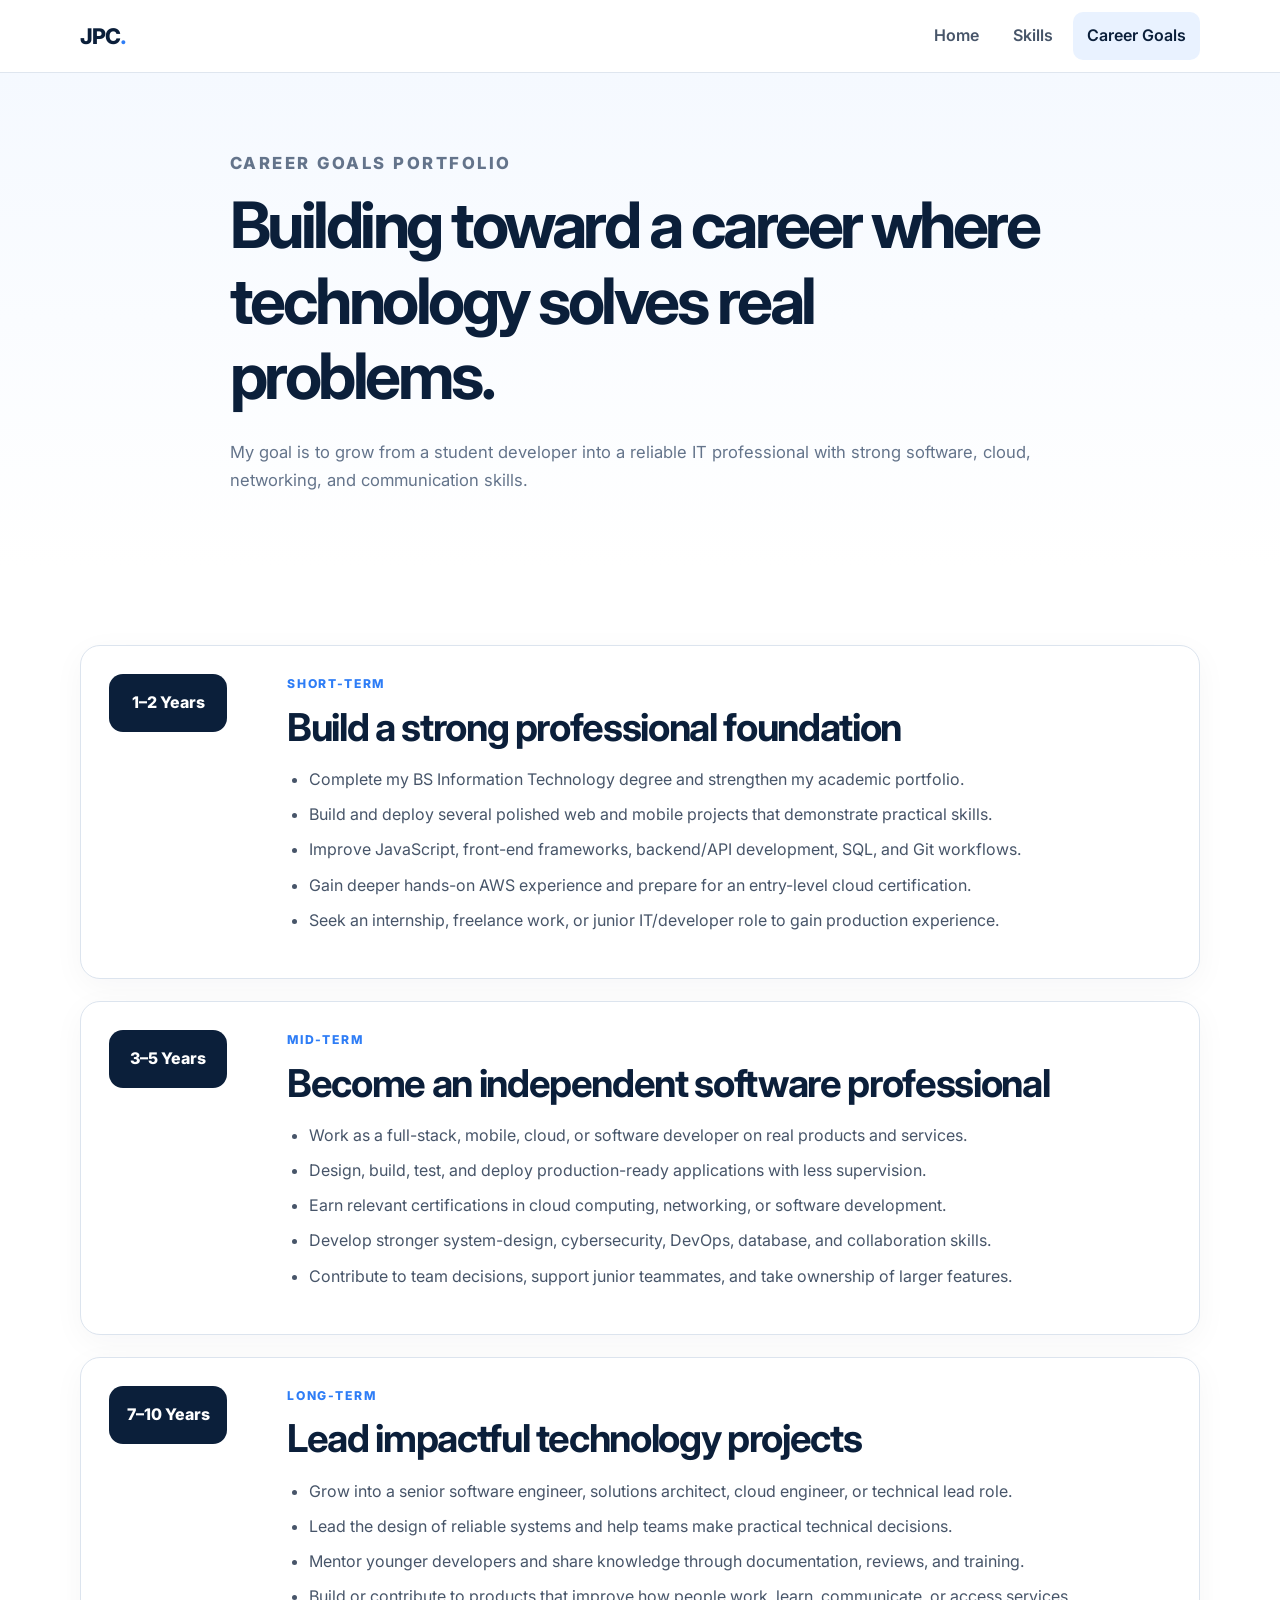
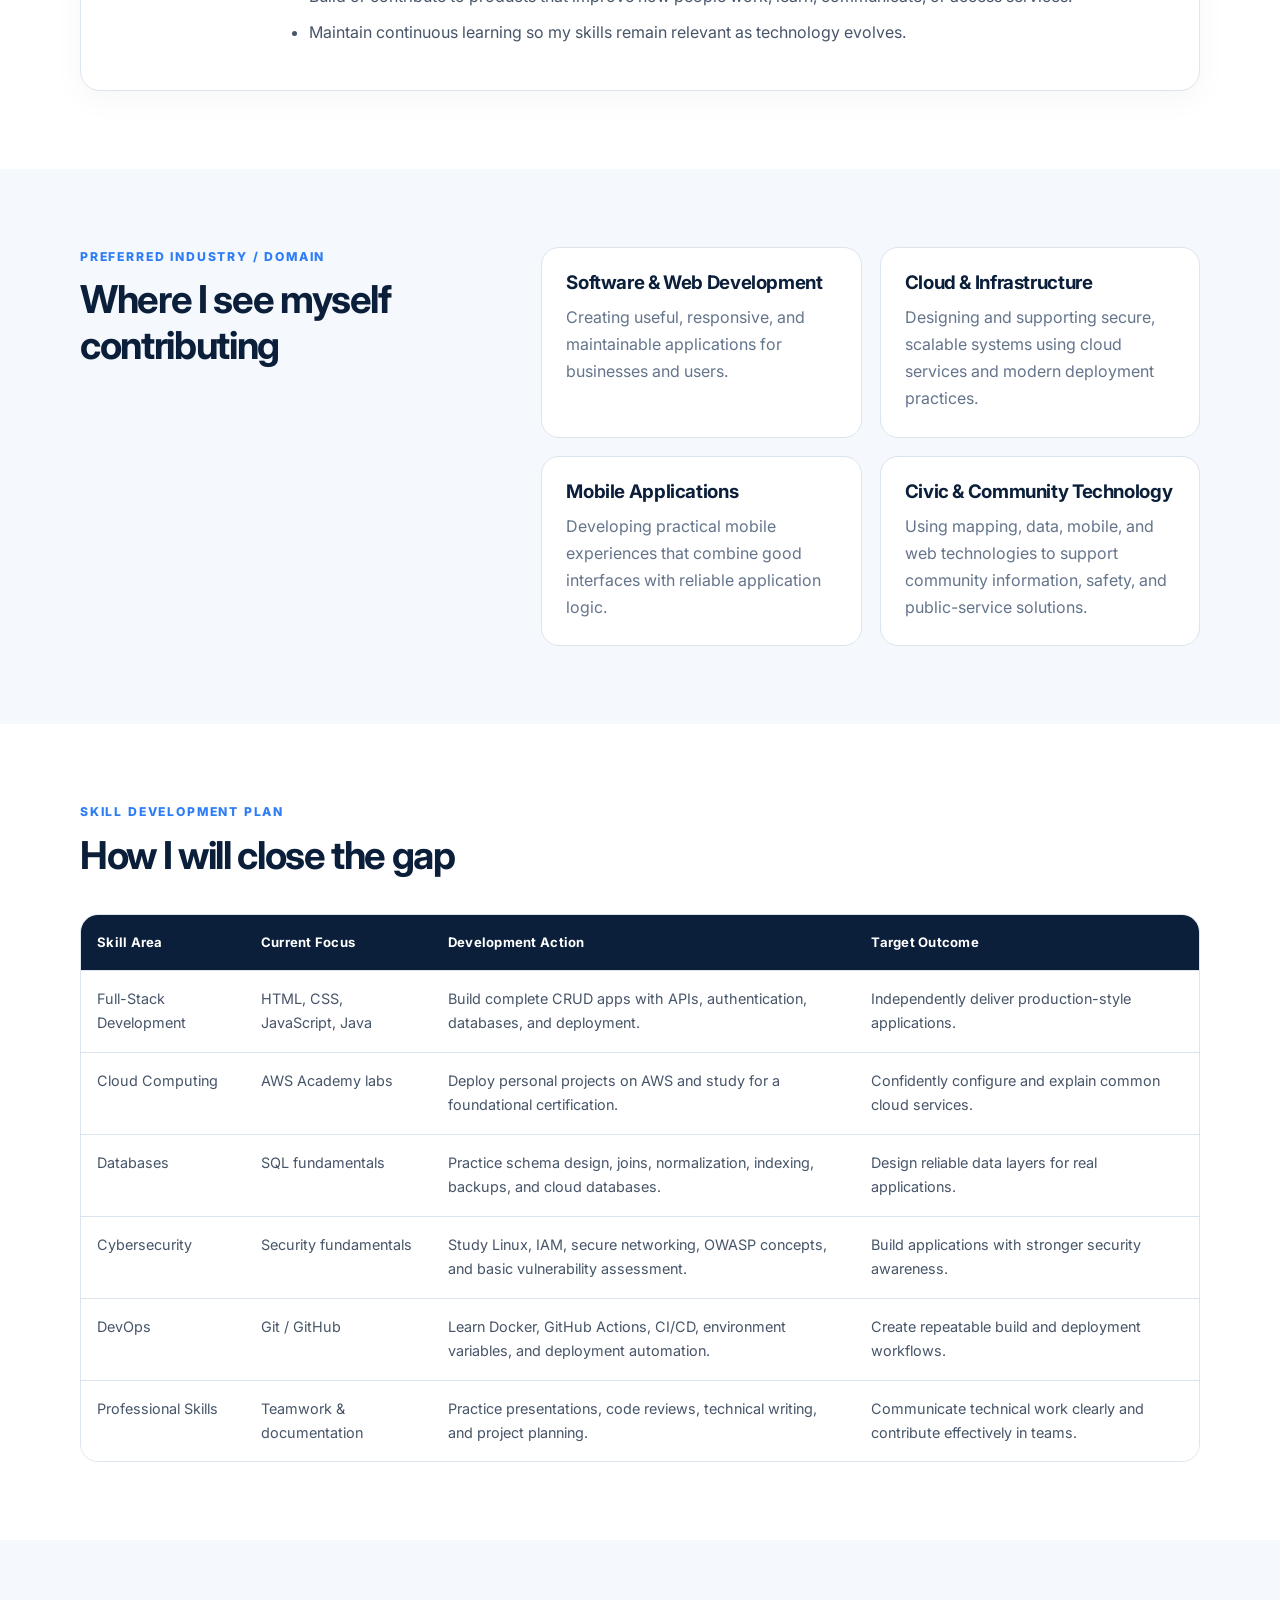
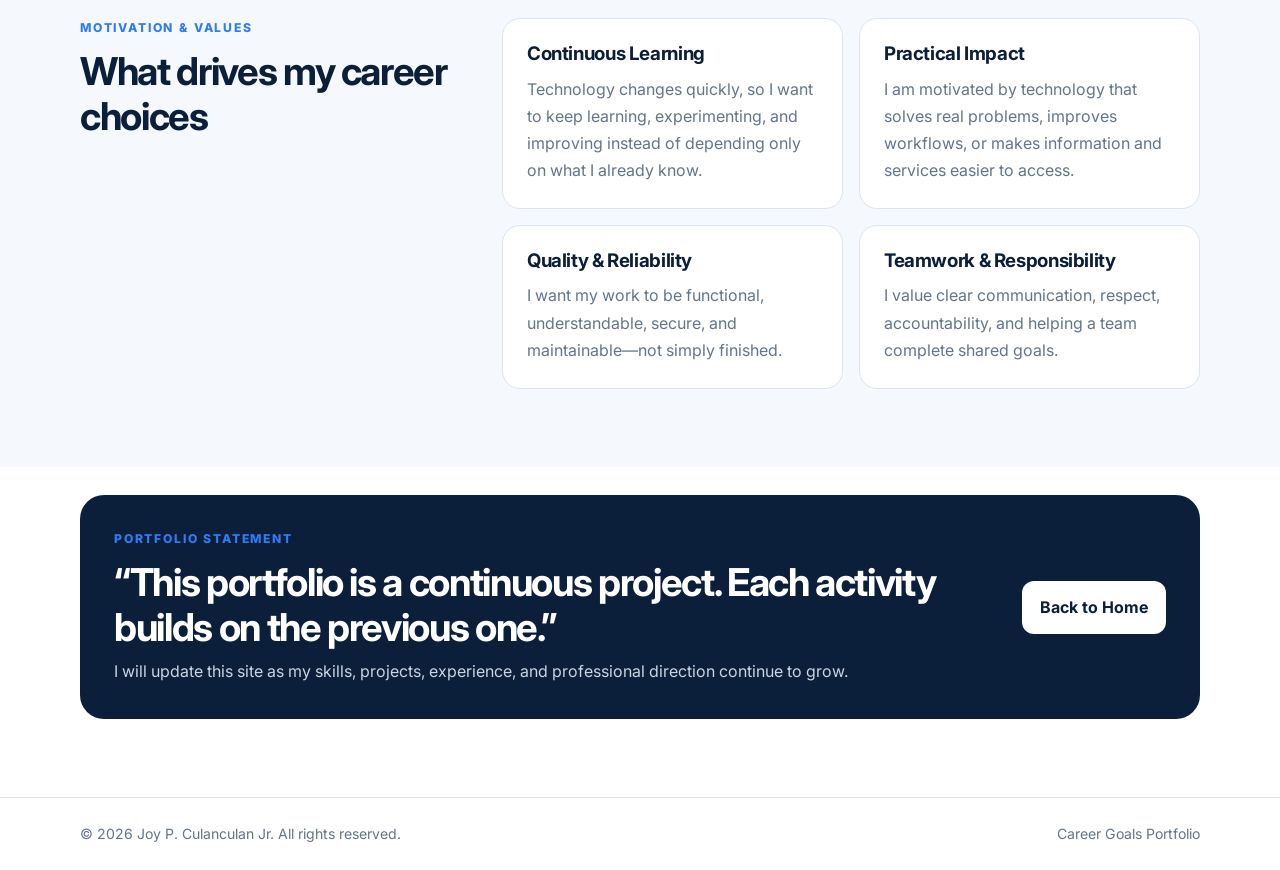
==== goals.html @ 233f4e14 "Add files via upload Upload portfolio website" ====
<!DOCTYPE html>
<html lang="en">
<head>
  <meta charset="UTF-8" />
  <meta name="viewport" content="width=device-width, initial-scale=1.0" />
  <meta name="description" content="Career goals portfolio for Joy P. Culanculan Jr." />
  <title>Career Goals | Joy Culanculan</title>
  <link rel="preconnect" href="https://fonts.googleapis.com">
  <link rel="preconnect" href="https://fonts.gstatic.com" crossorigin>
  <link href="https://fonts.googleapis.com/css2?family=Inter:wght@400;500;600;700;800&display=swap" rel="stylesheet">
  <link rel="stylesheet" href="styles.css" />
</head>
<body>
  <header class="site-header">
    <div class="container nav-wrap">
      <a class="brand" href="index.html">JPC<span>.</span></a>
      <nav aria-label="Primary navigation">
        <a href="index.html">Home</a>
        <a href="skills.html">Skills</a>
        <a class="active" href="goals.html">Career Goals</a>
      </nav>
    </div>
  </header>

  <main>
    <section class="page-hero">
      <div class="container narrow">
        <p class="eyebrow">Career Goals Portfolio</p>
        <h1>Building toward a career where technology solves real problems.</h1>
        <p>
          My goal is to grow from a student developer into a reliable IT professional with strong software,
          cloud, networking, and communication skills.
        </p>
      </div>
    </section>

    <section class="section">
      <div class="container">
        <div class="goal-timeline">
          <article class="goal-card">
            <div class="goal-year">1–2 Years</div>
            <div>
              <p class="eyebrow">Short-Term</p>
              <h2>Build a strong professional foundation</h2>
              <ul>
                <li>Complete my BS Information Technology degree and strengthen my academic portfolio.</li>
                <li>Build and deploy several polished web and mobile projects that demonstrate practical skills.</li>
                <li>Improve JavaScript, front-end frameworks, backend/API development, SQL, and Git workflows.</li>
                <li>Gain deeper hands-on AWS experience and prepare for an entry-level cloud certification.</li>
                <li>Seek an internship, freelance work, or junior IT/developer role to gain production experience.</li>
              </ul>
            </div>
          </article>

          <article class="goal-card">
            <div class="goal-year">3–5 Years</div>
            <div>
              <p class="eyebrow">Mid-Term</p>
              <h2>Become an independent software professional</h2>
              <ul>
                <li>Work as a full-stack, mobile, cloud, or software developer on real products and services.</li>
                <li>Design, build, test, and deploy production-ready applications with less supervision.</li>
                <li>Earn relevant certifications in cloud computing, networking, or software development.</li>
                <li>Develop stronger system-design, cybersecurity, DevOps, database, and collaboration skills.</li>
                <li>Contribute to team decisions, support junior teammates, and take ownership of larger features.</li>
              </ul>
            </div>
          </article>

          <article class="goal-card">
            <div class="goal-year">7–10 Years</div>
            <div>
              <p class="eyebrow">Long-Term</p>
              <h2>Lead impactful technology projects</h2>
              <ul>
                <li>Grow into a senior software engineer, solutions architect, cloud engineer, or technical lead role.</li>
                <li>Lead the design of reliable systems and help teams make practical technical decisions.</li>
                <li>Mentor younger developers and share knowledge through documentation, reviews, and training.</li>
                <li>Build or contribute to products that improve how people work, learn, communicate, or access services.</li>
                <li>Maintain continuous learning so my skills remain relevant as technology evolves.</li>
              </ul>
            </div>
          </article>
        </div>
      </div>
    </section>

    <section class="section alt">
      <div class="container two-col top-align">
        <div>
          <p class="eyebrow">Preferred Industry / Domain</p>
          <h2>Where I see myself contributing</h2>
        </div>
        <div class="domain-grid">
          <article><h3>Software & Web Development</h3><p>Creating useful, responsive, and maintainable applications for businesses and users.</p></article>
          <article><h3>Cloud & Infrastructure</h3><p>Designing and supporting secure, scalable systems using cloud services and modern deployment practices.</p></article>
          <article><h3>Mobile Applications</h3><p>Developing practical mobile experiences that combine good interfaces with reliable application logic.</p></article>
          <article><h3>Civic & Community Technology</h3><p>Using mapping, data, mobile, and web technologies to support community information, safety, and public-service solutions.</p></article>
        </div>
      </div>
    </section>

    <section class="section">
      <div class="container">
        <div class="section-heading">
          <p class="eyebrow">Skill Development Plan</p>
          <h2>How I will close the gap</h2>
        </div>
        <div class="plan-table-wrap">
          <table class="plan-table">
            <thead>
              <tr><th>Skill Area</th><th>Current Focus</th><th>Development Action</th><th>Target Outcome</th></tr>
            </thead>
            <tbody>
              <tr><td>Full-Stack Development</td><td>HTML, CSS, JavaScript, Java</td><td>Build complete CRUD apps with APIs, authentication, databases, and deployment.</td><td>Independently deliver production-style applications.</td></tr>
              <tr><td>Cloud Computing</td><td>AWS Academy labs</td><td>Deploy personal projects on AWS and study for a foundational certification.</td><td>Confidently configure and explain common cloud services.</td></tr>
              <tr><td>Databases</td><td>SQL fundamentals</td><td>Practice schema design, joins, normalization, indexing, backups, and cloud databases.</td><td>Design reliable data layers for real applications.</td></tr>
              <tr><td>Cybersecurity</td><td>Security fundamentals</td><td>Study Linux, IAM, secure networking, OWASP concepts, and basic vulnerability assessment.</td><td>Build applications with stronger security awareness.</td></tr>
              <tr><td>DevOps</td><td>Git / GitHub</td><td>Learn Docker, GitHub Actions, CI/CD, environment variables, and deployment automation.</td><td>Create repeatable build and deployment workflows.</td></tr>
              <tr><td>Professional Skills</td><td>Teamwork & documentation</td><td>Practice presentations, code reviews, technical writing, and project planning.</td><td>Communicate technical work clearly and contribute effectively in teams.</td></tr>
            </tbody>
          </table>
        </div>
      </div>
    </section>

    <section class="section alt">
      <div class="container values-grid">
        <div>
          <p class="eyebrow">Motivation & Values</p>
          <h2>What drives my career choices</h2>
        </div>
        <div class="value-cards">
          <article><h3>Continuous Learning</h3><p>Technology changes quickly, so I want to keep learning, experimenting, and improving instead of depending only on what I already know.</p></article>
          <article><h3>Practical Impact</h3><p>I am motivated by technology that solves real problems, improves workflows, or makes information and services easier to access.</p></article>
          <article><h3>Quality & Reliability</h3><p>I want my work to be functional, understandable, secure, and maintainable—not simply finished.</p></article>
          <article><h3>Teamwork & Responsibility</h3><p>I value clear communication, respect, accountability, and helping a team complete shared goals.</p></article>
        </div>
      </div>
    </section>

    <section class="cta-section">
      <div class="container cta-box">
        <div>
          <p class="eyebrow">Portfolio Statement</p>
          <h2>“This portfolio is a continuous project. Each activity builds on the previous one.”</h2>
          <p>I will update this site as my skills, projects, experience, and professional direction continue to grow.</p>
        </div>
        <a class="btn primary" href="index.html">Back to Home</a>
      </div>
    </section>
  </main>

  <footer>
    <div class="container footer-wrap">
      <p>© 2026 Joy P. Culanculan Jr. All rights reserved.</p>
      <p>Career Goals Portfolio</p>
    </div>
  </footer>
</body>
</html>
---- styles.css ----
:root {
  --navy: #0b1f3a;
  --navy-2: #102b50;
  --accent: #2e7df6;
  --accent-soft: #e9f2ff;
  --ink: #172033;
  --muted: #64748b;
  --line: #dce4ee;
  --surface: #ffffff;
  --surface-2: #f5f8fc;
  --success: #157347;
  --warning: #9a6700;
  --beginner: #7c3aed;
  --novice: #64748b;
  --shadow: 0 18px 55px rgba(11,31,58,.09);
}

* { box-sizing: border-box; }
html { scroll-behavior: smooth; }
body {
  margin: 0;
  font-family: "Inter", Arial, sans-serif;
  color: var(--ink);
  background: var(--surface);
  line-height: 1.7;
}
a { color: inherit; text-decoration: none; }
img { max-width: 100%; }
.container { width: min(1120px, calc(100% - 40px)); margin: 0 auto; }
.narrow { width: min(820px, 100%); }

.site-header {
  position: sticky;
  top: 0;
  z-index: 20;
  background: rgba(255,255,255,.94);
  border-bottom: 1px solid rgba(220,228,238,.9);
  backdrop-filter: blur(12px);
}
.nav-wrap { display: flex; align-items: center; justify-content: space-between; min-height: 72px; gap: 20px; }
.brand { font-size: 1.35rem; font-weight: 800; color: var(--navy); letter-spacing: -.04em; }
.brand span { color: var(--accent); }
nav { display: flex; gap: 6px; flex-wrap: wrap; }
nav a { padding: 10px 14px; border-radius: 10px; font-weight: 600; color: #475569; }
nav a:hover, nav a.active { color: var(--navy); background: var(--accent-soft); }

.hero {
  padding: 88px 0 76px;
  background:
    radial-gradient(circle at 85% 15%, rgba(46,125,246,.16), transparent 28%),
    linear-gradient(180deg, #f8fbff 0%, #ffffff 100%);
}
.hero-grid { display: grid; grid-template-columns: 1.35fr .8fr; gap: 56px; align-items: center; }
.eyebrow { text-transform: uppercase; letter-spacing: .15em; font-size: .76rem; font-weight: 800; color: var(--accent); margin: 0 0 10px; }
h1, h2, h3 { line-height: 1.18; color: var(--navy); }
h1 { font-size: clamp(2.5rem, 6vw, 5rem); letter-spacing: -.055em; margin: 0 0 24px; }
h1 span { color: var(--accent); }
h2 { font-size: clamp(1.8rem, 3vw, 2.6rem); letter-spacing: -.035em; margin: 0 0 14px; }
h3 { margin: 0 0 10px; letter-spacing: -.02em; }
p { margin-top: 0; }
.hero-copy, .page-hero p, .section-heading > p:last-child { color: var(--muted); font-size: 1.04rem; }
.hero-actions { display: flex; gap: 12px; flex-wrap: wrap; margin-top: 30px; }
.btn { display: inline-flex; align-items: center; justify-content: center; padding: 13px 18px; border-radius: 12px; font-weight: 700; transition: .2s ease; }
.btn.primary { background: var(--navy); color: white; }
.btn.primary:hover { transform: translateY(-2px); background: var(--navy-2); }
.btn.secondary { border: 1px solid var(--line); background: white; }
.btn.secondary:hover { border-color: var(--accent); color: var(--accent); }
.profile-card { background: white; border: 1px solid var(--line); box-shadow: var(--shadow); border-radius: 24px; padding: 30px; }
.avatar { width: 76px; height: 76px; border-radius: 20px; display: grid; place-items: center; background: var(--navy); color: white; font-weight: 800; font-size: 1.4rem; margin-bottom: 20px; }
.profile-card > p { color: var(--muted); }
.contact-list { border-top: 1px solid var(--line); margin-top: 22px; padding-top: 16px; display: grid; gap: 12px; }
.contact-list div { display: flex; justify-content: space-between; gap: 14px; font-size: .9rem; }
.contact-list strong { color: var(--navy); }
.contact-list span { color: var(--muted); text-align: right; overflow-wrap: anywhere; }

.section { padding: 78px 0; }
.section.alt { background: var(--surface-2); }
.section-heading { max-width: 760px; margin-bottom: 36px; }
.feature-grid, .gap-grid, .domain-grid { display: grid; grid-template-columns: repeat(3, 1fr); gap: 18px; }
.feature-card, .gap-grid article, .domain-grid article, .value-cards article { border: 1px solid var(--line); background: white; border-radius: 18px; padding: 24px; }
.feature-card .icon { width: 42px; height: 42px; border-radius: 12px; background: var(--accent-soft); color: var(--accent); display: grid; place-items: center; font-weight: 800; margin-bottom: 22px; }
.feature-card p, .gap-grid p, .domain-grid p, .value-cards p { color: var(--muted); margin-bottom: 0; }
.two-col { display: grid; grid-template-columns: .8fr 1.3fr; gap: 56px; align-items: start; }
.top-align { align-items: start; }
.timeline { display: grid; gap: 16px; }
.timeline article { padding: 22px 0 22px 22px; border-left: 2px solid var(--accent); }
.timeline article span { color: var(--accent); font-size: .78rem; font-weight: 800; text-transform: uppercase; letter-spacing: .1em; }
.timeline article p { color: var(--muted); margin: 0; }

.page-hero { padding: 76px 0 56px; background: linear-gradient(180deg, #f5f9ff 0%, #ffffff 100%); }
.page-hero h1 { font-size: clamp(2.3rem, 5vw, 4.5rem); }
.scale-card { border: 1px solid var(--line); border-radius: 18px; padding: 22px; background: #fbfdff; margin-bottom: 44px; }
.scale-grid { display: grid; grid-template-columns: repeat(5, 1fr); gap: 10px; margin-top: 12px; }
.scale-grid span { font-size: .82rem; color: var(--muted); }
.scale-grid b { display: block; color: var(--navy); }
.skills-sections { display: grid; gap: 58px; }
.skill-category { scroll-margin-top: 90px; }
.category-title { display: flex; align-items: flex-start; gap: 16px; margin-bottom: 20px; }
.category-title > span { flex: 0 0 auto; width: 42px; height: 42px; border-radius: 12px; display: grid; place-items: center; background: var(--navy); color: white; font-weight: 800; }
.category-title h2 { margin-bottom: 4px; font-size: 1.55rem; }
.category-title p { color: var(--muted); margin: 0; }
.skill-grid { display: grid; grid-template-columns: repeat(3, 1fr); gap: 16px; }
.skill-card { border: 1px solid var(--line); border-radius: 16px; padding: 22px; background: white; box-shadow: 0 8px 28px rgba(15,23,42,.04); }
.skill-card p { color: var(--muted); font-size: .92rem; margin-bottom: 0; }
.skill-top { display: flex; justify-content: space-between; align-items: flex-start; gap: 12px; margin-bottom: 8px; }
.skill-top h3 { font-size: 1.04rem; }
.badge { font-size: .7rem; font-weight: 800; border-radius: 999px; padding: 5px 8px; white-space: nowrap; background: #eef2f7; color: #475569; }
.badge.proficient { background: #e7f6ee; color: var(--success); }
.badge.intermediate { background: #fff4d6; color: var(--warning); }
.badge.beginner { background: #f0e9ff; color: var(--beginner); }
.badge.novice { background: #eef2f7; color: var(--novice); }
.gap-grid { grid-template-columns: repeat(3, 1fr); }

.goal-timeline { display: grid; gap: 22px; }
.goal-card { display: grid; grid-template-columns: 150px 1fr; gap: 28px; border: 1px solid var(--line); border-radius: 20px; padding: 28px; background: white; box-shadow: 0 8px 32px rgba(15,23,42,.04); }
.goal-year { width: 118px; height: 58px; display: grid; place-items: center; border-radius: 14px; background: var(--navy); color: white; font-weight: 800; }
ul { padding-left: 22px; }
li { margin-bottom: 8px; color: #475569; }
.domain-grid { grid-template-columns: repeat(2, 1fr); }
.plan-table-wrap { overflow-x: auto; border: 1px solid var(--line); border-radius: 18px; }
.plan-table { width: 100%; border-collapse: collapse; min-width: 820px; background: white; }
.plan-table th { background: var(--navy); color: white; text-align: left; font-size: .82rem; letter-spacing: .02em; }
.plan-table th, .plan-table td { padding: 16px; border-bottom: 1px solid var(--line); vertical-align: top; }
.plan-table td { color: #475569; font-size: .9rem; }
.plan-table tbody tr:last-child td { border-bottom: 0; }
.values-grid { display: grid; grid-template-columns: .7fr 1.3fr; gap: 46px; }
.value-cards { display: grid; grid-template-columns: repeat(2, 1fr); gap: 16px; }

.cta-section { padding: 28px 0 78px; }
.cta-box { background: var(--navy); color: white; border-radius: 24px; padding: 34px; display: flex; justify-content: space-between; gap: 30px; align-items: center; }
.cta-box h2 { color: white; margin-bottom: 8px; }
.cta-box p:not(.eyebrow) { color: #cbd5e1; margin: 0; max-width: 760px; }
.cta-box .btn.primary { background: white; color: var(--navy); white-space: nowrap; }
footer { border-top: 1px solid var(--line); padding: 24px 0; }
.footer-wrap { display: flex; justify-content: space-between; gap: 20px; color: var(--muted); font-size: .88rem; }
.footer-wrap p { margin: 0; }
.footer-wrap a { color: var(--accent); font-weight: 700; }

@media (max-width: 900px) {
  .hero-grid, .two-col, .values-grid { grid-template-columns: 1fr; }
  .feature-grid, .skill-grid, .gap-grid { grid-template-columns: repeat(2, 1fr); }
  .scale-grid { grid-template-columns: repeat(2, 1fr); }
  .goal-card { grid-template-columns: 1fr; }
  .cta-box { align-items: flex-start; flex-direction: column; }
}

@media (max-width: 640px) {
  .container { width: min(100% - 28px, 1120px); }
  .nav-wrap { align-items: flex-start; flex-direction: column; padding: 14px 0; }
  nav { width: 100%; }
  nav a { flex: 1; text-align: center; padding: 9px 8px; font-size: .86rem; }
  .hero, .page-hero { padding-top: 52px; }
  .section { padding: 58px 0; }
  .feature-grid, .skill-grid, .gap-grid, .domain-grid, .value-cards, .scale-grid { grid-template-columns: 1fr; }
  .profile-card { padding: 22px; }
  .contact-list div { flex-direction: column; gap: 2px; }
  .contact-list span { text-align: left; }
  .category-title { align-items: center; }
  .skill-top { flex-direction: column; }
  .footer-wrap { flex-direction: column; }
}
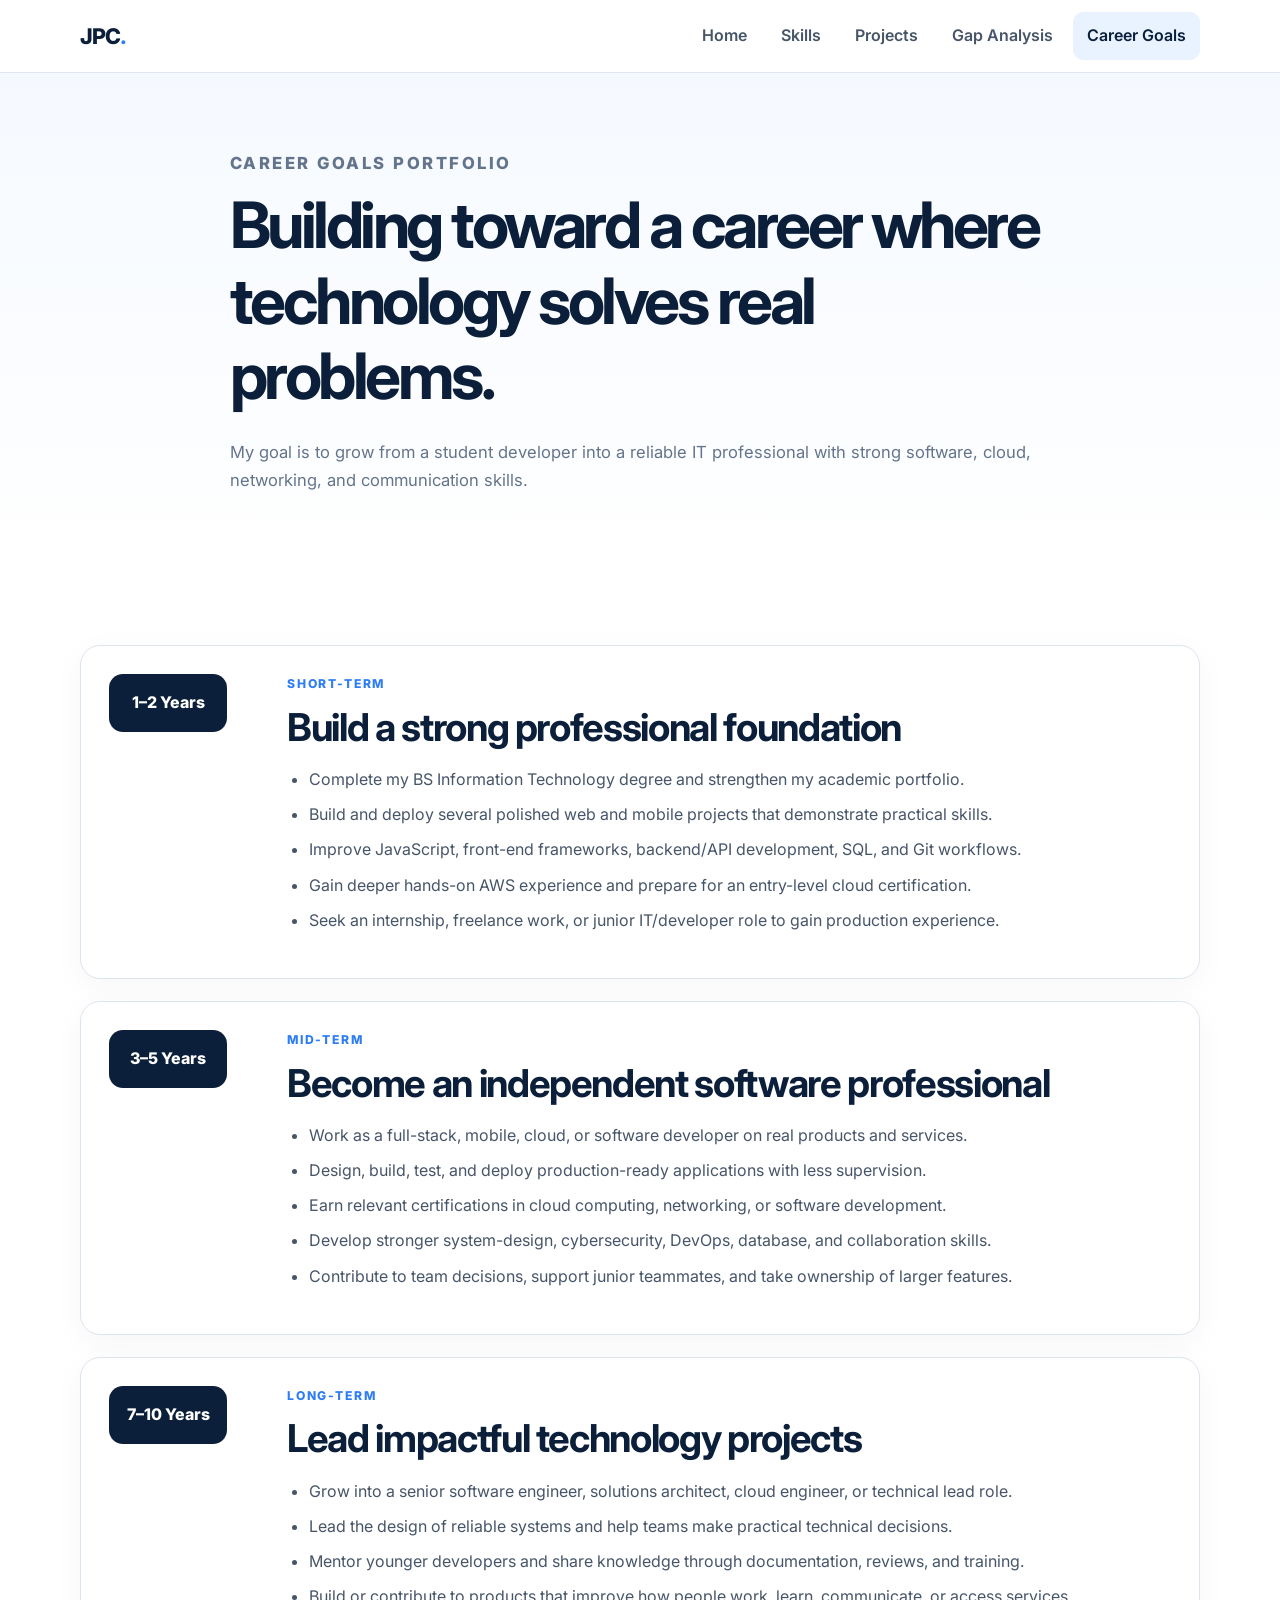
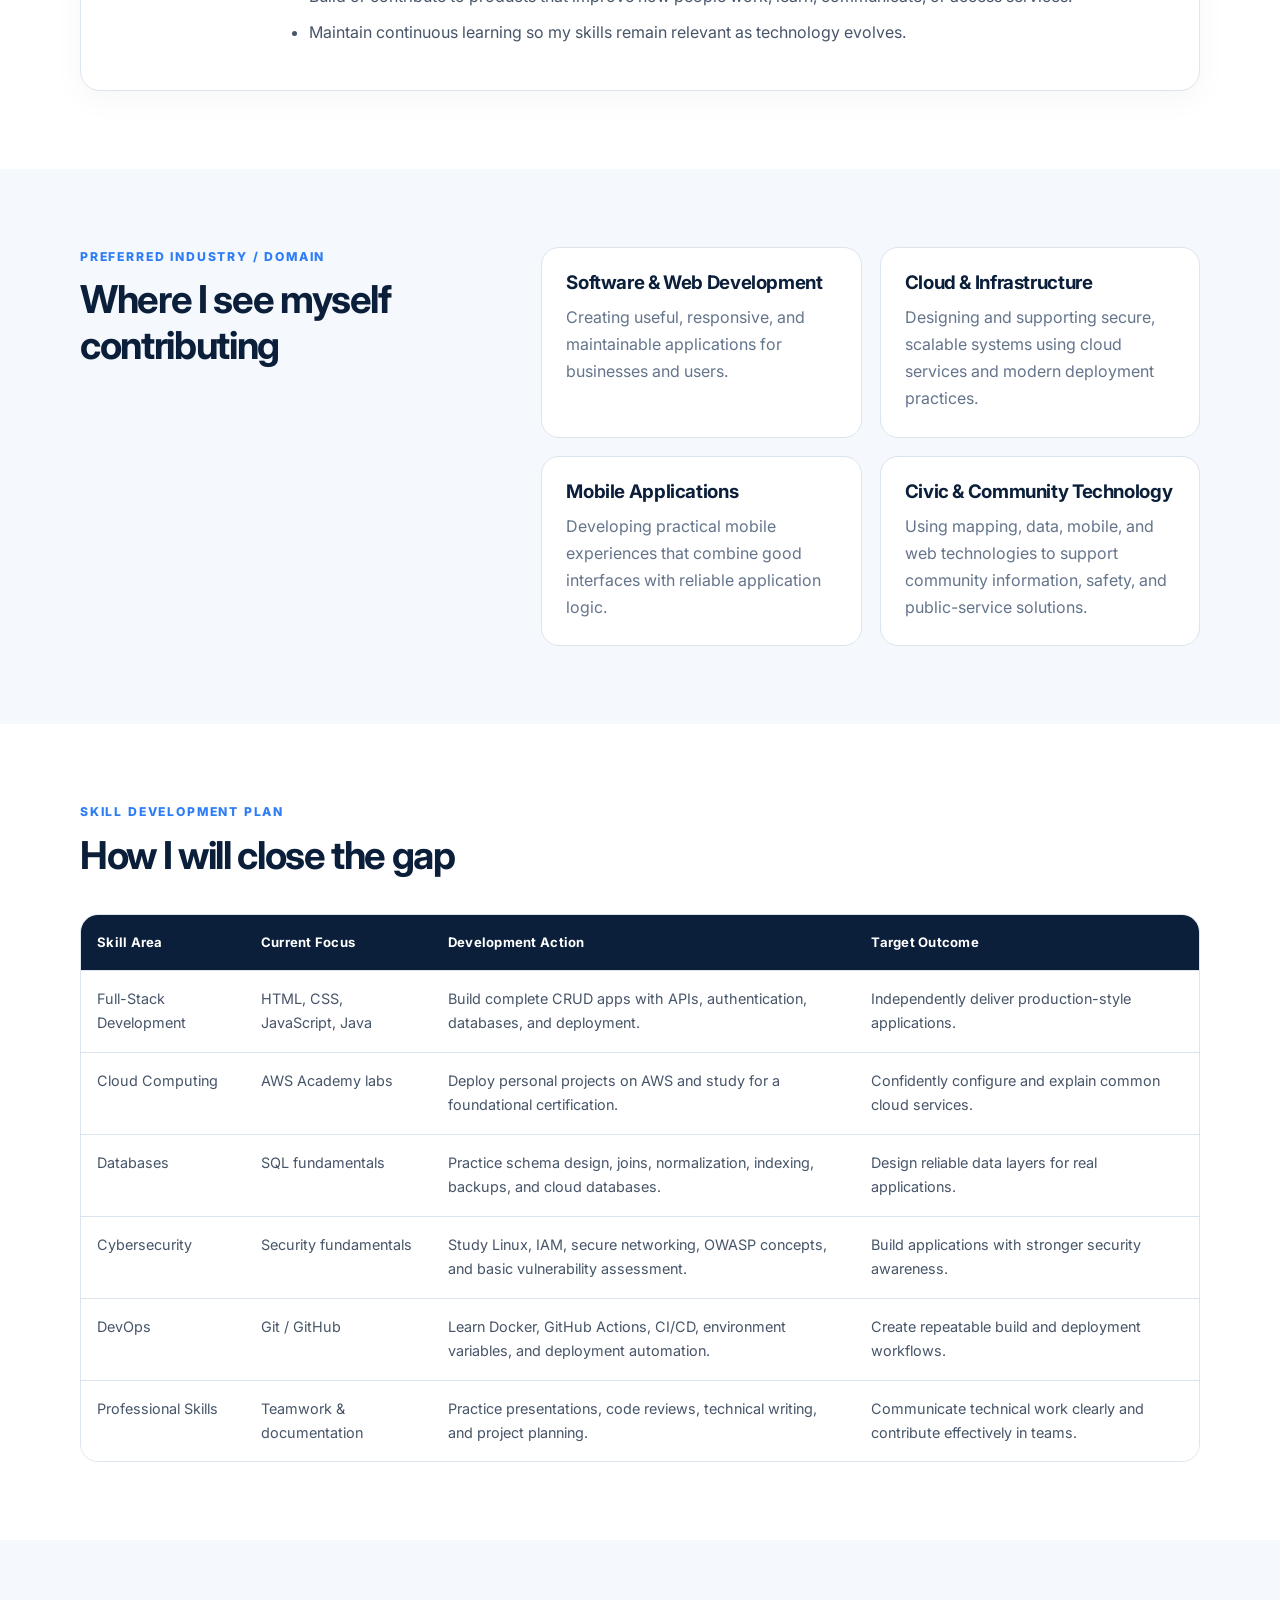
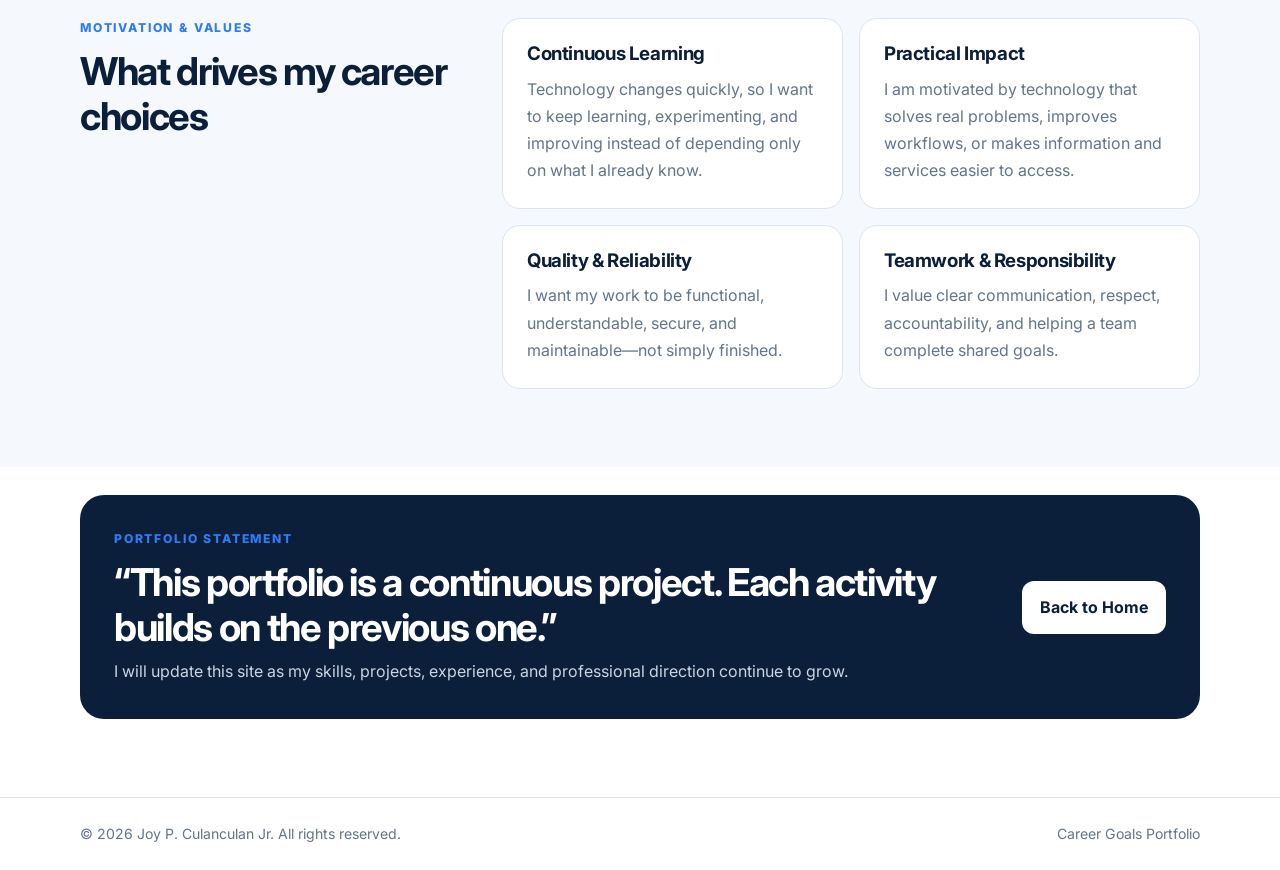
==== commit 52264403: "Add files via upload" ====
--- a/goals.html
+++ b/goals.html
@@ -17,6 +17,8 @@
       <nav aria-label="Primary navigation">
         <a href="index.html">Home</a>
         <a href="skills.html">Skills</a>
+        <a href="projects.html">Projects</a>
+        <a href="gap-analysis.html">Gap Analysis</a>
         <a class="active" href="goals.html">Career Goals</a>
       </nav>
     </div>
--- a/styles.css
+++ b/styles.css
@@ -159,3 +159,71 @@
   .skill-top { flex-direction: column; }
   .footer-wrap { flex-direction: column; }
 }
+
+
+/* Projects Page */
+.project-list { display: grid; gap: 26px; }
+.project-detail-card { border: 1px solid var(--line); border-radius: 22px; padding: 30px; background: white; box-shadow: 0 10px 36px rgba(15,23,42,.05); }
+.project-header-row { display: flex; justify-content: space-between; align-items: flex-start; gap: 24px; padding-bottom: 24px; border-bottom: 1px solid var(--line); }
+.project-header-row h2 { margin-bottom: 7px; }
+.project-role { color: var(--muted); margin: 0; font-weight: 600; }
+.project-status { flex: 0 0 auto; padding: 7px 11px; border-radius: 999px; font-size: .72rem; font-weight: 800; }
+.project-status.deployed { background: #e7f6ee; color: var(--success); }
+.project-status.progress { background: #fff4d6; color: var(--warning); }
+.project-status.academic { background: var(--accent-soft); color: var(--accent); }
+.project-detail-grid { display: grid; grid-template-columns: repeat(2, 1fr); gap: 0; margin-top: 8px; }
+.project-field { padding: 22px 24px 18px 0; }
+.project-field:nth-child(even) { padding-left: 24px; border-left: 1px solid var(--line); }
+.project-field:nth-child(n+3) { border-top: 1px solid var(--line); }
+.project-field h3 { font-size: 1rem; margin-bottom: 8px; }
+.project-field p, .project-field li { color: #475569; font-size: .91rem; }
+.project-field ul { margin-bottom: 0; }
+.tag-list { display: flex; flex-wrap: wrap; gap: 8px; }
+.tag-list span { padding: 6px 9px; border-radius: 999px; background: var(--surface-2); border: 1px solid var(--line); color: #475569; font-size: .74rem; font-weight: 700; }
+.evidence-box { margin-top: 22px; border: 1px solid #cfe0ff; border-radius: 16px; background: #f7fbff; padding: 20px; display: flex; justify-content: space-between; align-items: center; gap: 22px; }
+.evidence-box p { color: var(--muted); margin: 5px 0 0; font-size: .88rem; }
+.evidence-label { display: block; color: var(--accent); text-transform: uppercase; letter-spacing: .1em; font-size: .68rem; font-weight: 800; margin-bottom: 4px; }
+.muted-evidence { border-color: var(--line); background: #fbfcfe; }
+.evidence-placeholder { flex: 0 0 auto; padding: 9px 12px; border-radius: 10px; border: 1px dashed #b6c4d6; color: var(--muted); font-size: .78rem; font-weight: 700; }
+
+/* Gap Analysis */
+.gap-summary-grid { display: grid; grid-template-columns: repeat(3, 1fr); gap: 16px; }
+.gap-summary-grid article { border: 1px solid var(--line); border-radius: 18px; padding: 22px; background: white; }
+.gap-summary-grid span { display: block; color: var(--accent); text-transform: uppercase; letter-spacing: .1em; font-size: .68rem; font-weight: 800; margin-bottom: 8px; }
+.gap-summary-grid strong { display: block; color: var(--navy); font-size: 1.05rem; margin-bottom: 8px; }
+.gap-summary-grid p { color: var(--muted); font-size: .88rem; margin: 0; }
+.roadmap-list { display: grid; gap: 18px; }
+.roadmap-card { display: grid; grid-template-columns: 74px 1fr; gap: 22px; border: 1px solid var(--line); border-radius: 20px; padding: 26px; background: white; }
+.roadmap-number { width: 54px; height: 54px; border-radius: 15px; display: grid; place-items: center; background: var(--navy); color: white; font-weight: 800; }
+.roadmap-title { display: flex; align-items: flex-start; justify-content: space-between; gap: 20px; margin-bottom: 18px; }
+.roadmap-title .eyebrow { margin-bottom: 3px; }
+.roadmap-title h3 { font-size: 1.25rem; margin-bottom: 0; }
+.priority { flex: 0 0 auto; border-radius: 999px; padding: 6px 9px; font-size: .69rem; font-weight: 800; }
+.priority.high { background: #ffe8e6; color: #b42318; }
+.priority.medium { background: #fff4d6; color: var(--warning); }
+.roadmap-columns { display: grid; grid-template-columns: repeat(3, 1fr); gap: 18px; }
+.roadmap-columns > div { padding-right: 18px; border-right: 1px solid var(--line); }
+.roadmap-columns > div:last-child { border-right: 0; padding-right: 0; }
+.roadmap-columns strong { display: block; color: var(--navy); font-size: .82rem; margin-bottom: 6px; }
+.roadmap-columns p { color: var(--muted); font-size: .86rem; margin: 0; }
+.milestone { margin-top: 20px; padding: 13px 15px; background: var(--surface-2); border-radius: 12px; color: #475569; font-size: .82rem; }
+.milestone b { color: var(--navy); }
+.roadmap-phases { display: grid; grid-template-columns: repeat(3, 1fr); gap: 16px; }
+.roadmap-phases article { border: 1px solid var(--line); border-radius: 18px; padding: 23px; background: white; }
+.roadmap-phases span { color: var(--accent); font-size: .75rem; font-weight: 800; text-transform: uppercase; letter-spacing: .08em; }
+.roadmap-phases h3 { margin-top: 14px; }
+.roadmap-phases p { color: var(--muted); margin: 0; font-size: .9rem; }
+
+@media (max-width: 900px) {
+  .project-detail-grid, .roadmap-columns, .gap-summary-grid, .roadmap-phases { grid-template-columns: 1fr; }
+  .project-field, .project-field:nth-child(even) { padding: 18px 0; border-left: 0; border-top: 1px solid var(--line); }
+  .project-field:first-child { border-top: 0; }
+  .roadmap-columns > div { padding: 0 0 16px; border-right: 0; border-bottom: 1px solid var(--line); }
+  .roadmap-columns > div:last-child { border-bottom: 0; padding-bottom: 0; }
+}
+
+@media (max-width: 640px) {
+  .project-header-row, .evidence-box, .roadmap-title { flex-direction: column; align-items: flex-start; }
+  .project-detail-card { padding: 22px; }
+  .roadmap-card { grid-template-columns: 1fr; padding: 22px; }
+}
